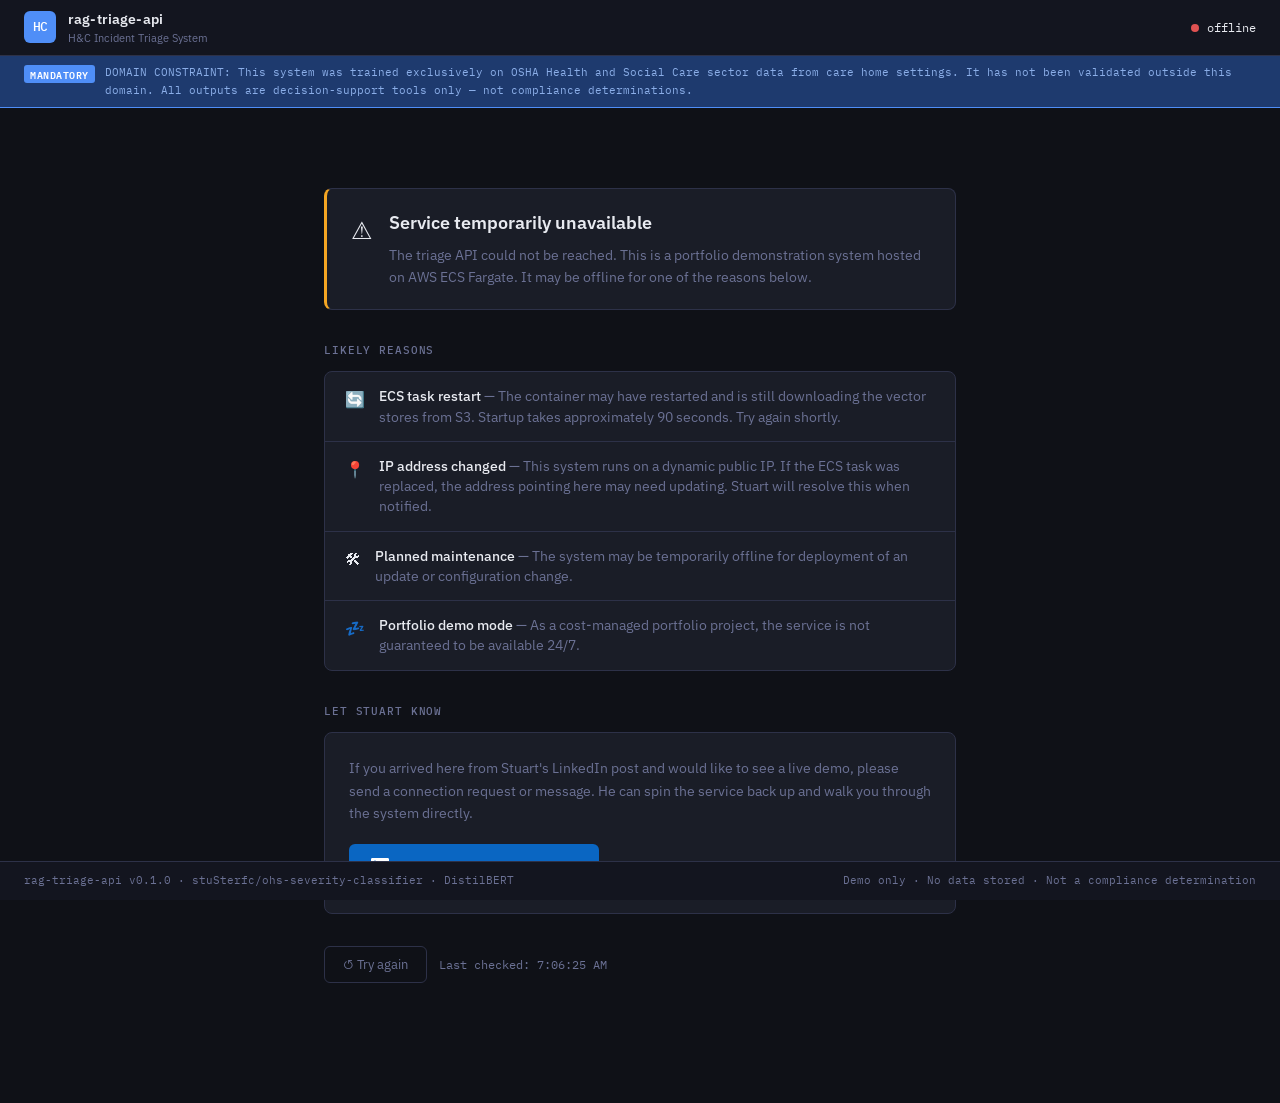
==== vercel-frontend/index.html @ 0d8bd537 "feat: add vercel frontend with proxy config and status page" ====
<!DOCTYPE html>
<html lang="en">
<head>
  <meta charset="UTF-8" />
  <meta name="viewport" content="width=device-width, initial-scale=1.0" />
  <title>H&C Incident Triage System</title>
  <link rel="preconnect" href="https://fonts.googleapis.com" />
  <link href="https://fonts.googleapis.com/css2?family=IBM+Plex+Mono:wght@400;500&family=IBM+Plex+Sans:wght@300;400;500;600&display=swap" rel="stylesheet" />
  <style>
    *, *::before, *::after { box-sizing: border-box; margin: 0; padding: 0; }

    :root {
      --bg: #0f1117;
      --surface: #1a1d27;
      --surface-2: #22263a;
      --border: #2d3148;
      --text: #e8eaf0;
      --text-muted: #6b7194;
      --accent: #4f8ef7;
      --accent-dim: #1e3a6e;
      --amber: #f5a623;
      --amber-dim: #3d2a0a;
      --green: #3ecf8e;
      --red: #e05252;
      --mono: 'IBM Plex Mono', monospace;
      --sans: 'IBM Plex Sans', sans-serif;
    }

    html, body {
      min-height: 100vh;
      background: var(--bg);
      color: var(--text);
      font-family: var(--sans);
      font-size: 15px;
      line-height: 1.6;
    }

    /* NAV - matches existing app */
    nav {
      background: #13151f;
      border-bottom: 1px solid var(--border);
      padding: 0 24px;
      height: 56px;
      display: flex;
      align-items: center;
      justify-content: space-between;
      position: sticky;
      top: 0;
      z-index: 100;
    }

    .nav-brand {
      display: flex;
      align-items: center;
      gap: 12px;
    }

    .nav-logo {
      width: 32px;
      height: 32px;
      background: var(--accent);
      border-radius: 6px;
      display: flex;
      align-items: center;
      justify-content: center;
      font-family: var(--mono);
      font-weight: 500;
      font-size: 13px;
      color: white;
      letter-spacing: -0.5px;
    }

    .nav-title {
      font-size: 14px;
      font-weight: 600;
      letter-spacing: 0.01em;
    }

    .nav-sub {
      font-size: 11px;
      color: var(--text-muted);
      font-weight: 400;
    }

    .nav-status {
      display: flex;
      align-items: center;
      gap: 8px;
      font-size: 12px;
      font-family: var(--mono);
    }

    .status-dot {
      width: 8px;
      height: 8px;
      border-radius: 50%;
      background: var(--text-muted);
      transition: background 0.4s;
    }
    .status-dot.checking { background: var(--amber); animation: pulse 1.2s infinite; }
    .status-dot.online { background: var(--green); }
    .status-dot.offline { background: var(--red); }

    @keyframes pulse { 0%, 100% { opacity: 1; } 50% { opacity: 0.3; } }

    /* CONSTRAINT BANNER */
    .constraint-bar {
      background: var(--accent-dim);
      border-bottom: 1px solid var(--accent);
      padding: 8px 24px;
      font-size: 11px;
      font-family: var(--mono);
      color: #8baee8;
      display: flex;
      align-items: flex-start;
      gap: 10px;
    }

    .constraint-label {
      background: var(--accent);
      color: white;
      padding: 1px 6px;
      border-radius: 3px;
      font-size: 10px;
      font-weight: 600;
      letter-spacing: 0.05em;
      white-space: nowrap;
      margin-top: 1px;
    }

    /* MAIN */
    main {
      max-width: 680px;
      margin: 0 auto;
      padding: 80px 24px 120px;
    }

    /* STATE PANELS */
    .panel { display: none; }
    .panel.active { display: block; }

    /* CHECKING STATE */
    .checking-state {
      text-align: center;
      padding: 60px 0;
    }

    .spinner {
      width: 48px;
      height: 48px;
      border: 2px solid var(--border);
      border-top-color: var(--accent);
      border-radius: 50%;
      animation: spin 0.8s linear infinite;
      margin: 0 auto 24px;
    }

    @keyframes spin { to { transform: rotate(360deg); } }

    .checking-state p {
      color: var(--text-muted);
      font-family: var(--mono);
      font-size: 13px;
    }

    /* ONLINE STATE */
    .online-state {
      text-align: center;
      padding: 60px 0;
    }

    .status-icon {
      width: 64px;
      height: 64px;
      border-radius: 50%;
      display: flex;
      align-items: center;
      justify-content: center;
      margin: 0 auto 24px;
      font-size: 28px;
    }

    .status-icon.green { background: rgba(62, 207, 142, 0.12); }
    .status-icon.amber { background: rgba(245, 166, 35, 0.12); }

    .online-state h1 {
      font-size: 22px;
      font-weight: 600;
      margin-bottom: 8px;
    }

    .online-state p {
      color: var(--text-muted);
      margin-bottom: 32px;
    }

    .btn-primary {
      display: inline-flex;
      align-items: center;
      gap: 8px;
      background: var(--accent);
      color: white;
      padding: 12px 28px;
      border-radius: 6px;
      text-decoration: none;
      font-weight: 500;
      font-size: 14px;
      transition: opacity 0.2s;
    }

    .btn-primary:hover { opacity: 0.85; }

    /* OFFLINE STATE */
    .offline-state {}

    .offline-header {
      display: flex;
      align-items: flex-start;
      gap: 16px;
      background: var(--surface);
      border: 1px solid var(--border);
      border-left: 3px solid var(--amber);
      border-radius: 8px;
      padding: 20px 24px;
      margin-bottom: 32px;
    }

    .offline-icon {
      font-size: 24px;
      flex-shrink: 0;
      margin-top: 2px;
    }

    .offline-header h1 {
      font-size: 18px;
      font-weight: 600;
      margin-bottom: 6px;
    }

    .offline-header p {
      font-size: 14px;
      color: var(--text-muted);
      line-height: 1.6;
    }

    .section-title {
      font-size: 11px;
      font-family: var(--mono);
      font-weight: 500;
      color: var(--text-muted);
      letter-spacing: 0.08em;
      text-transform: uppercase;
      margin-bottom: 12px;
    }

    .reasons {
      background: var(--surface);
      border: 1px solid var(--border);
      border-radius: 8px;
      overflow: hidden;
      margin-bottom: 32px;
    }

    .reason-item {
      display: flex;
      align-items: flex-start;
      gap: 14px;
      padding: 14px 20px;
      border-bottom: 1px solid var(--border);
      font-size: 13.5px;
      line-height: 1.5;
    }

    .reason-item:last-child { border-bottom: none; }

    .reason-icon {
      font-size: 16px;
      flex-shrink: 0;
      margin-top: 1px;
    }

    .reason-text { color: var(--text-muted); }
    .reason-text strong { color: var(--text); font-weight: 500; }

    /* CONTACT CARD */
    .contact-card {
      background: var(--surface);
      border: 1px solid var(--border);
      border-radius: 8px;
      padding: 24px;
      margin-bottom: 32px;
    }

    .contact-card p {
      font-size: 14px;
      color: var(--text-muted);
      margin-bottom: 20px;
      line-height: 1.6;
    }

    .linkedin-btn {
      display: inline-flex;
      align-items: center;
      gap: 10px;
      background: #0a66c2;
      color: white;
      padding: 11px 22px;
      border-radius: 6px;
      text-decoration: none;
      font-weight: 500;
      font-size: 14px;
      transition: opacity 0.2s;
    }

    .linkedin-btn:hover { opacity: 0.88; }

    .linkedin-icon {
      width: 18px;
      height: 18px;
      fill: white;
    }

    /* RETRY */
    .retry-row {
      display: flex;
      align-items: center;
      gap: 12px;
    }

    .btn-retry {
      background: none;
      border: 1px solid var(--border);
      color: var(--text-muted);
      padding: 9px 18px;
      border-radius: 6px;
      font-size: 13px;
      font-family: var(--sans);
      cursor: pointer;
      transition: border-color 0.2s, color 0.2s;
    }

    .btn-retry:hover { border-color: var(--accent); color: var(--text); }

    .retry-note {
      font-size: 12px;
      font-family: var(--mono);
      color: var(--text-muted);
    }

    /* FOOTER */
    footer {
      position: fixed;
      bottom: 0;
      left: 0;
      right: 0;
      background: #13151f;
      border-top: 1px solid var(--border);
      padding: 10px 24px;
      display: flex;
      justify-content: space-between;
      font-size: 11px;
      font-family: var(--mono);
      color: var(--text-muted);
    }
  </style>
</head>
<body>

  <nav>
    <div class="nav-brand">
      <div class="nav-logo">HC</div>
      <div>
        <div class="nav-title">rag-triage-api</div>
        <div class="nav-sub">H&amp;C Incident Triage System</div>
      </div>
    </div>
    <div class="nav-status">
      <div class="status-dot checking" id="statusDot"></div>
      <span id="statusText">checking</span>
    </div>
  </nav>

  <div class="constraint-bar">
    <span class="constraint-label">MANDATORY</span>
    <span>DOMAIN CONSTRAINT: This system was trained exclusively on OSHA Health and Social Care sector data from care home settings. It has not been validated outside this domain. All outputs are decision-support tools only — not compliance determinations.</span>
  </div>

  <main>

    <!-- CHECKING -->
    <div class="panel active" id="panelChecking">
      <div class="checking-state">
        <div class="spinner"></div>
        <p>Checking service status...</p>
      </div>
    </div>

    <!-- ONLINE -->
    <div class="panel" id="panelOnline">
      <div class="online-state">
        <div class="status-icon green">✓</div>
        <h1>System is running</h1>
        <p>The triage API is online and ready to accept incident narratives.</p>
        <a href="/app.html" class="btn-primary">
          Open Triage System →
        </a>
      </div>
    </div>

    <!-- OFFLINE -->
    <div class="panel" id="panelOffline">

      <div class="offline-header">
        <div class="offline-icon">⚠</div>
        <div>
          <h1>Service temporarily unavailable</h1>
          <p>The triage API could not be reached. This is a portfolio demonstration system hosted on AWS ECS Fargate. It may be offline for one of the reasons below.</p>
        </div>
      </div>

      <div class="section-title">Likely reasons</div>
      <div class="reasons">
        <div class="reason-item">
          <div class="reason-icon">🔄</div>
          <div class="reason-text"><strong>ECS task restart</strong> — The container may have restarted and is still downloading the vector stores from S3. Startup takes approximately 90 seconds. Try again shortly.</div>
        </div>
        <div class="reason-item">
          <div class="reason-icon">📍</div>
          <div class="reason-text"><strong>IP address changed</strong> — This system runs on a dynamic public IP. If the ECS task was replaced, the address pointing here may need updating. Stuart will resolve this when notified.</div>
        </div>
        <div class="reason-item">
          <div class="reason-icon">🛠</div>
          <div class="reason-text"><strong>Planned maintenance</strong> — The system may be temporarily offline for deployment of an update or configuration change.</div>
        </div>
        <div class="reason-item">
          <div class="reason-icon">💤</div>
          <div class="reason-text"><strong>Portfolio demo mode</strong> — As a cost-managed portfolio project, the service is not guaranteed to be available 24/7.</div>
        </div>
      </div>

      <div class="section-title">Let Stuart know</div>
      <div class="contact-card">
        <p>If you arrived here from Stuart's LinkedIn post and would like to see a live demo, please send a connection request or message. He can spin the service back up and walk you through the system directly.</p>
        <a href="https://www.linkedin.com/in/stuartclarkOHS" target="_blank" rel="noopener" class="linkedin-btn">
          <svg class="linkedin-icon" viewBox="0 0 24 24" xmlns="http://www.w3.org/2000/svg">
            <path d="M20.447 20.452h-3.554v-5.569c0-1.328-.027-3.037-1.852-3.037-1.853 0-2.136 1.445-2.136 2.939v5.667H9.351V9h3.414v1.561h.046c.477-.9 1.637-1.85 3.37-1.85 3.601 0 4.267 2.37 4.267 5.455v6.286zM5.337 7.433a2.062 2.062 0 01-2.063-2.065 2.064 2.064 0 112.063 2.065zm1.782 13.019H3.555V9h3.564v11.452zM22.225 0H1.771C.792 0 0 .774 0 1.729v20.542C0 23.227.792 24 1.771 24h20.451C23.2 24 24 23.227 24 22.271V1.729C24 .774 23.2 0 22.222 0h.003z"/>
          </svg>
          Message Stuart on LinkedIn
        </a>
      </div>

      <div class="retry-row">
        <button class="btn-retry" onclick="checkStatus()">↺ Try again</button>
        <span class="retry-note" id="retryNote"></span>
      </div>

    </div>
  </main>

  <footer>
    <span>rag-triage-api v0.1.0 · stuSterfc/ohs-severity-classifier · DistilBERT</span>
    <span>Demo only · No data stored · Not a compliance determination</span>
  </footer>

  <script>
    const API_BASE = '';

    const dot = document.getElementById('statusDot');
    const statusText = document.getElementById('statusText');
    const retryNote = document.getElementById('retryNote');

    function show(panelId) {
      document.querySelectorAll('.panel').forEach(p => p.classList.remove('active'));
      document.getElementById(panelId).classList.add('active');
    }

    function setNavStatus(state, label) {
      dot.className = 'status-dot ' + state;
      statusText.textContent = label;
    }

    async function checkStatus() {
      show('panelChecking');
      setNavStatus('checking', 'checking');
      retryNote.textContent = '';

      try {
        const controller = new AbortController();
        const timeout = setTimeout(() => controller.abort(), 8000);
        const res = await fetch(API_BASE + '/health', {
          signal: controller.signal,
          mode: 'cors'
        });
        clearTimeout(timeout);

        if (res.ok) {
          setNavStatus('online', 'online');
          show('panelOnline');
        } else {
          throw new Error('non-200');
        }
      } catch (e) {
        setNavStatus('offline', 'offline');
        retryNote.textContent = 'Last checked: ' + new Date().toLocaleTimeString();
        show('panelOffline');
      }
    }

    checkStatus();
  </script>

</body>
</html>
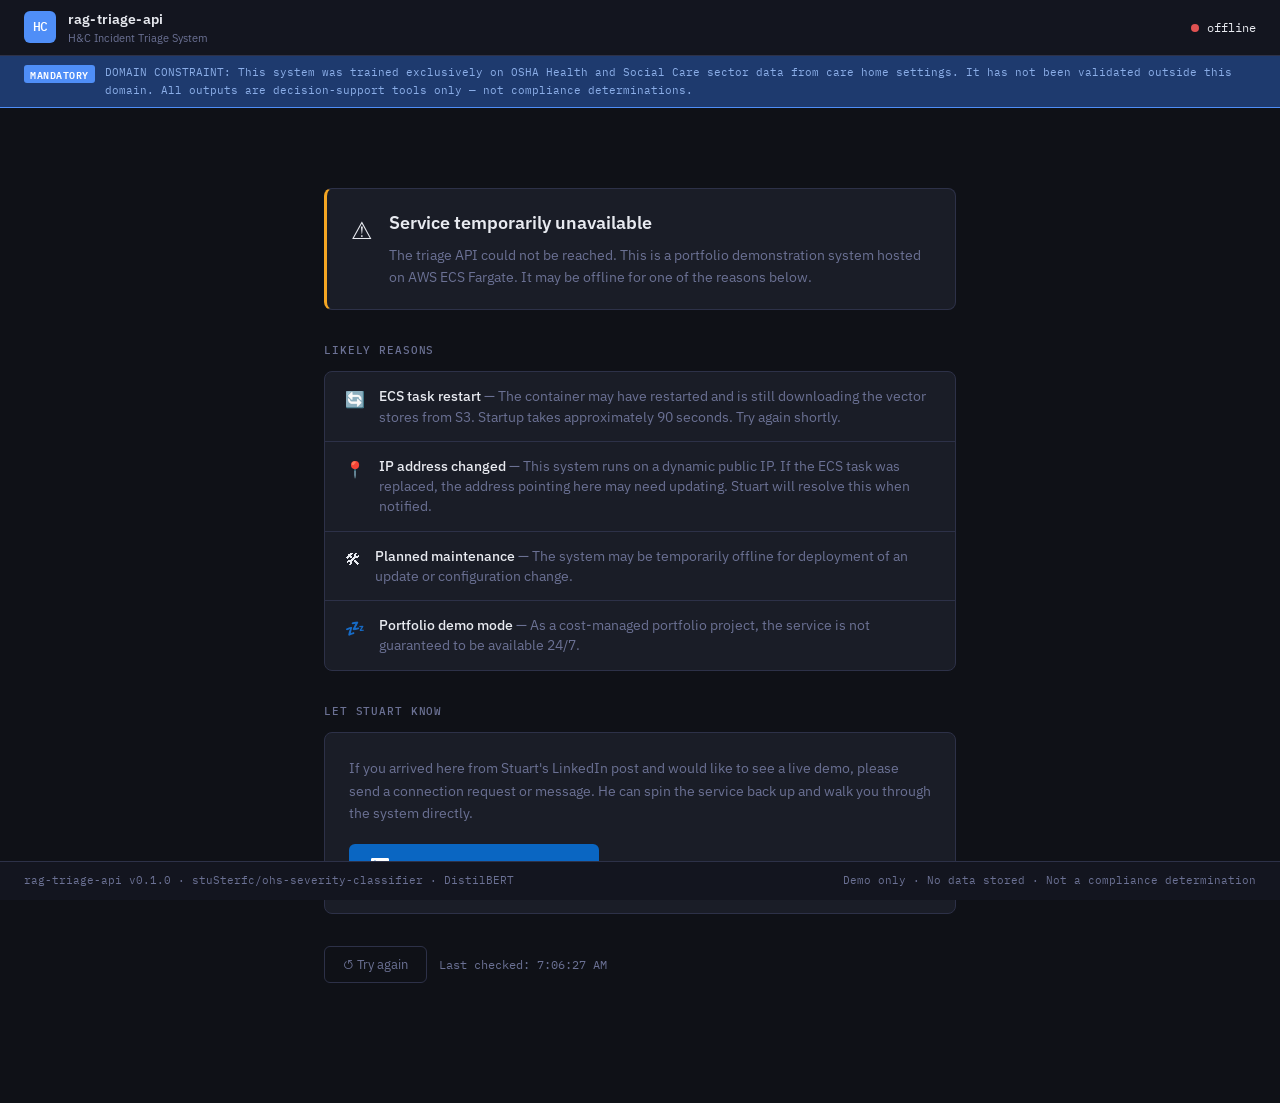
==== commit 8085e239: "fix: add auto-redirect to app.html on successful health check" ====
--- a/vercel-frontend/index.html
+++ b/vercel-frontend/index.html
@@ -211,7 +211,6 @@
     .btn-primary:hover { opacity: 0.85; }
 
     /* OFFLINE STATE */
-    .offline-state {}
 
     .offline-header {
       display: flex;
@@ -496,6 +495,7 @@
         if (res.ok) {
           setNavStatus('online', 'online');
           show('panelOnline');
+          setTimeout(() => { window.location.href = '/app.html'; }, 500);
         } else {
           throw new Error('non-200');
         }
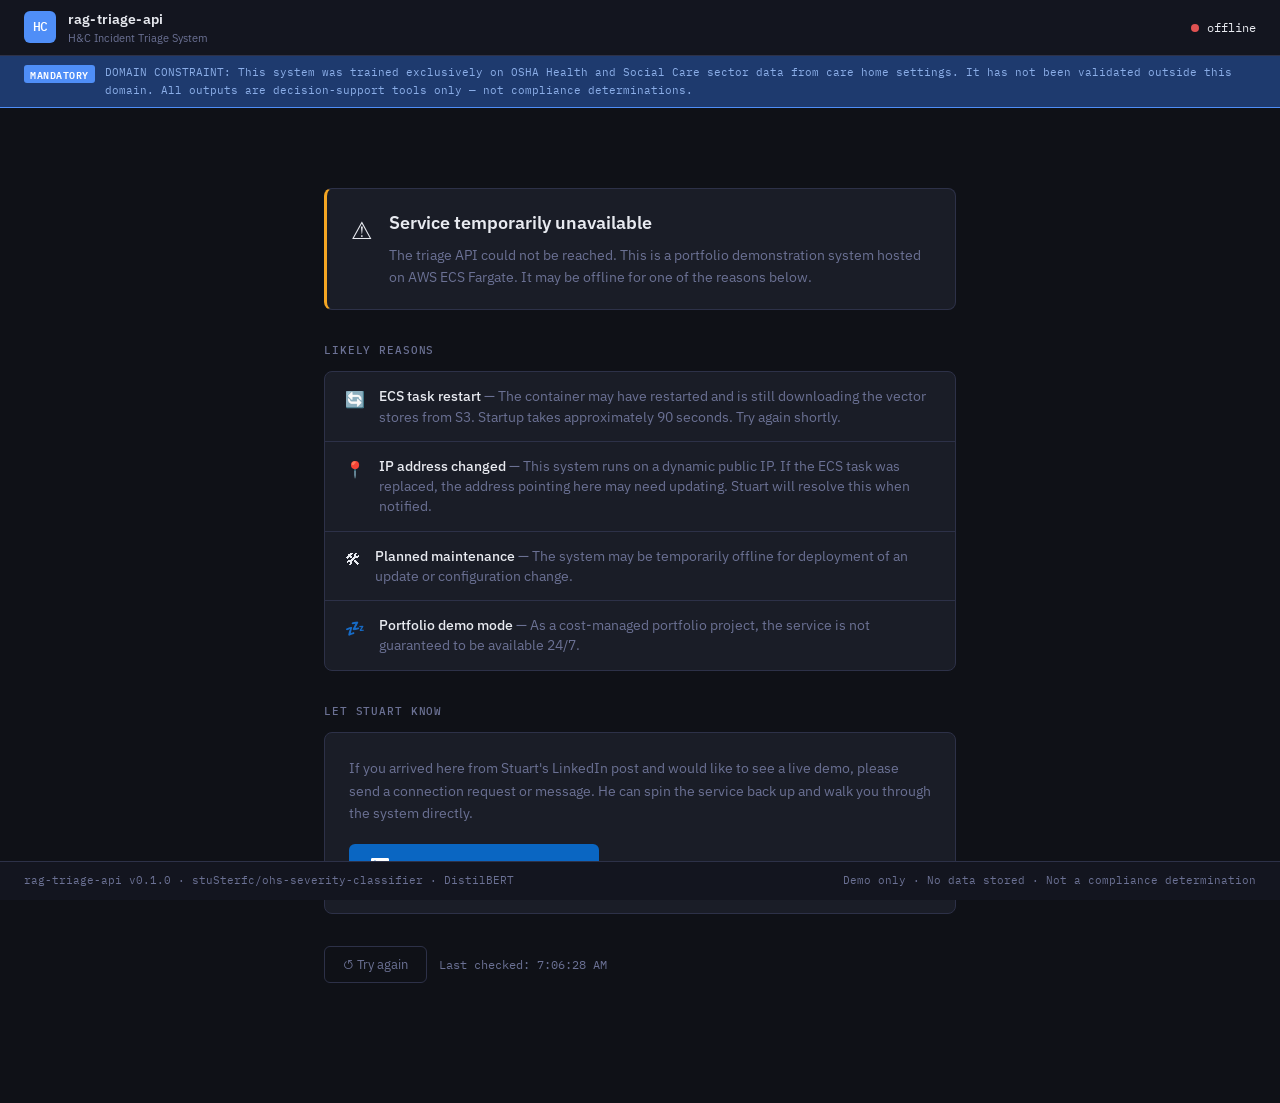
==== commit 97a0326d: "fix(vercel): update ECS IP to 3.0.103.1 and redirect to stepper.html" ====
--- a/vercel-frontend/index.html
+++ b/vercel-frontend/index.html
@@ -400,7 +400,7 @@
         <div class="status-icon green">✓</div>
         <h1>System is running</h1>
         <p>The triage API is online and ready to accept incident narratives.</p>
-        <a href="/app.html" class="btn-primary">
+        <a href="/stepper.html" class="btn-primary">
           Open Triage System →
         </a>
       </div>
@@ -495,7 +495,7 @@
         if (res.ok) {
           setNavStatus('online', 'online');
           show('panelOnline');
-          setTimeout(() => { window.location.href = '/app.html'; }, 500);
+          setTimeout(() => { window.location.href = '/stepper.html'; }, 500);
         } else {
           throw new Error('non-200');
         }
